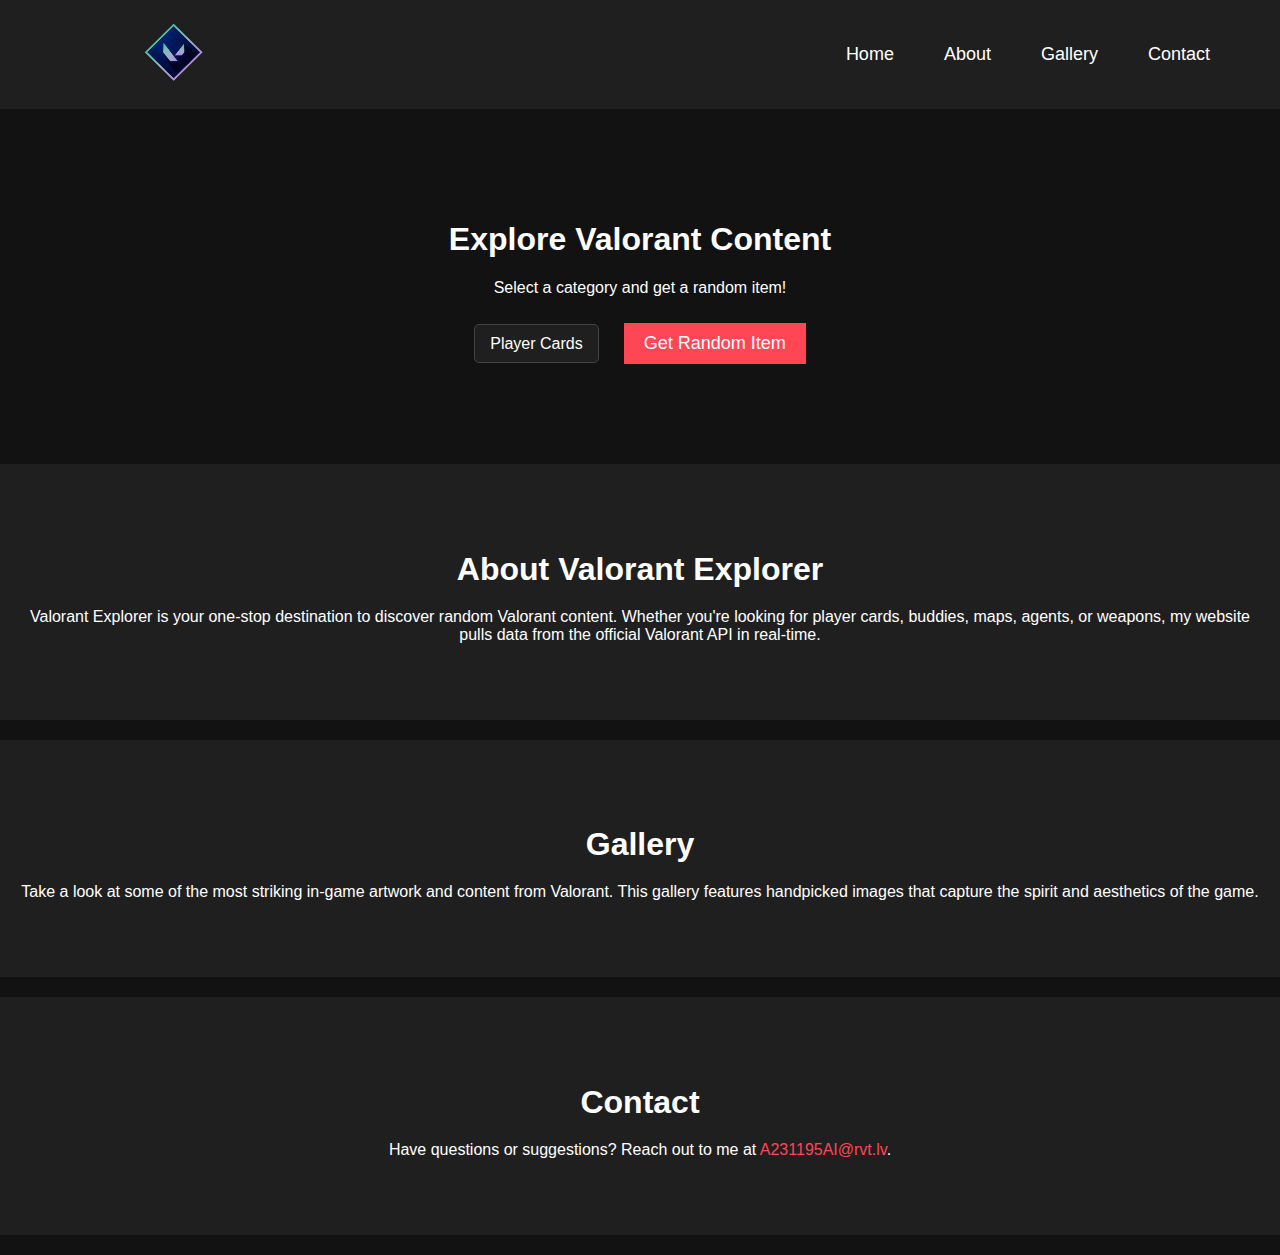
==== index.html @ 76b019ac "update" ====
<!DOCTYPE html>
<html lang="en">
<head>
  <meta charset="UTF-8" />
  <meta name="viewport" content="width=device-width, initial-scale=1.0" />
  <title>Valorant Explorer</title>
  <link rel="icon" type="image/x-icon" href="src/images/favicon.ico" />
  <link rel="stylesheet" href="src/css/main.css" />
</head>
<body>
  <header>
    <div class="logo">
      <a href="#home"><img src="src/images/icon.webp" alt="Logo" class="logo" /></a>
    </div>
    <nav>
      <ul>
        <li><a href="#home">Home</a></li>
        <li><a href="#about">About</a></li>
        <li><a href="#gallery">Gallery</a></li>
        <li><a href="#contact">Contact</a></li>
      </ul>
    </nav>
  </header>

  <!-- Hero -->
  <section id="home" class="hero">
    <h1>Explore Valorant Content</h1>
    <p>Select a category and get a random item!</p>
    <select id="category">
      <option value="playercards">Player Cards</option>
      <option value="buddies">Buddies</option>
      <option value="maps">Maps</option>
      <option value="agents">Agents</option>
      <option value="weapons">Weapons</option>
    </select>
    <button id="fetchItem">Get Random Item</button>
  </section>

  <section id="itemSection" class="card-container">
    <!-- Item -->
  </section>

  <!-- About Section -->
  <section id="about" class="about-section">
    <h2>About Valorant Explorer</h2>
    <p>
      Valorant Explorer is your one-stop destination to discover random Valorant content.
      Whether you're looking for player cards, buddies, maps, agents, or weapons,
      my website pulls data from the official Valorant API in real-time.
    </p>
  </section>

  <!-- Gallery Section -->
  <section id="gallery" class="gallery-section">
    <h2>Gallery</h2>
    <p>
      Take a look at some of the most striking in-game artwork and content from Valorant.
      This gallery features handpicked images that capture the spirit and aesthetics of the game.
    </p>
    <div class="gallery-images">
      <!-- Pictures -->
    </div>
  </section>

  <!-- Contact Section -->
  <section id="contact" class="contact-section">
    <h2>Contact</h2>
    <p>
      Have questions or suggestions? Reach out to me at
      <a href="mailto:A231195AI@rvt.lv">A231195AI@rvt.lv</a>.
    </p>
  </section>

  <script src="src/js/main.js"></script>
</body>
</html>
---- src/css/main.css ----
html {
  scroll-behavior: smooth;
}

body {
  font-family: Arial, sans-serif;
  margin: 0;
  padding: 0;
  background-color: #121212;
  color: white;
  text-align: center;
}

header {
  display: flex;
  justify-content: space-between;
  align-items: center;
  padding: 20px;
  background-color: #1f1f1f;
}

.logo {
  width: 25%;
}

nav ul {
  list-style: none;
  display: flex;
  gap: 50px;
  padding-right: 50px;
}

nav ul li a {
  color: white;
  text-decoration: none;
  font-size: 18px;
  transition: color 0.3s;
}

nav ul li a:hover {
  color: #ff4655;
}

.hero {
  margin: 50px 0;
  padding: 40px;
}

.hero select,
.hero button {
  margin: 10px;
  display: inline-block;
}

.hero select {
  padding: 10px 15px;
  font-size: 16px;
  border-radius: 5px;
  background-color: #1f1f1f;
  color: #fff;
  border: 1px solid #444;
  appearance: none;
  -webkit-appearance: none;
  -moz-appearance: none;
}

.hero select:focus {
  outline: none;
  border-color: #ff4655;
}

button {
  padding: 10px 20px;
  font-size: 18px;
  background-color: #ff4655;
  color: white;
  border: none;
  cursor: pointer;
  margin-top: 20px;
  transition: background-color 0.3s;
}

button:hover {
  background-color: #e04050;
}

.card-container {
  margin-top: 30px;
}

.card-container img {
  max-width: 100%;
  height: auto;
  border-radius: 10px;
}

.about-section,
.gallery-section,
.contact-section {
  padding: 60px 20px;
  background-color: #1f1f1f;
  margin: 20px 0;
}

.about-section h2,
.gallery-section h2,
.contact-section h2 {
  font-size: 32px;
  margin-bottom: 20px;
}

.gallery-images {
  display: flex;
  justify-content: center;
  gap: 20px;
  flex-wrap: wrap;
}

.gallery-images img {
  width: 200px;
  border-radius: 10px;
  box-shadow: 0 4px 8px rgba(0, 0, 0, 0.3);
}

.contact-section a {
  color: #ff4655;
  text-decoration: none;
}
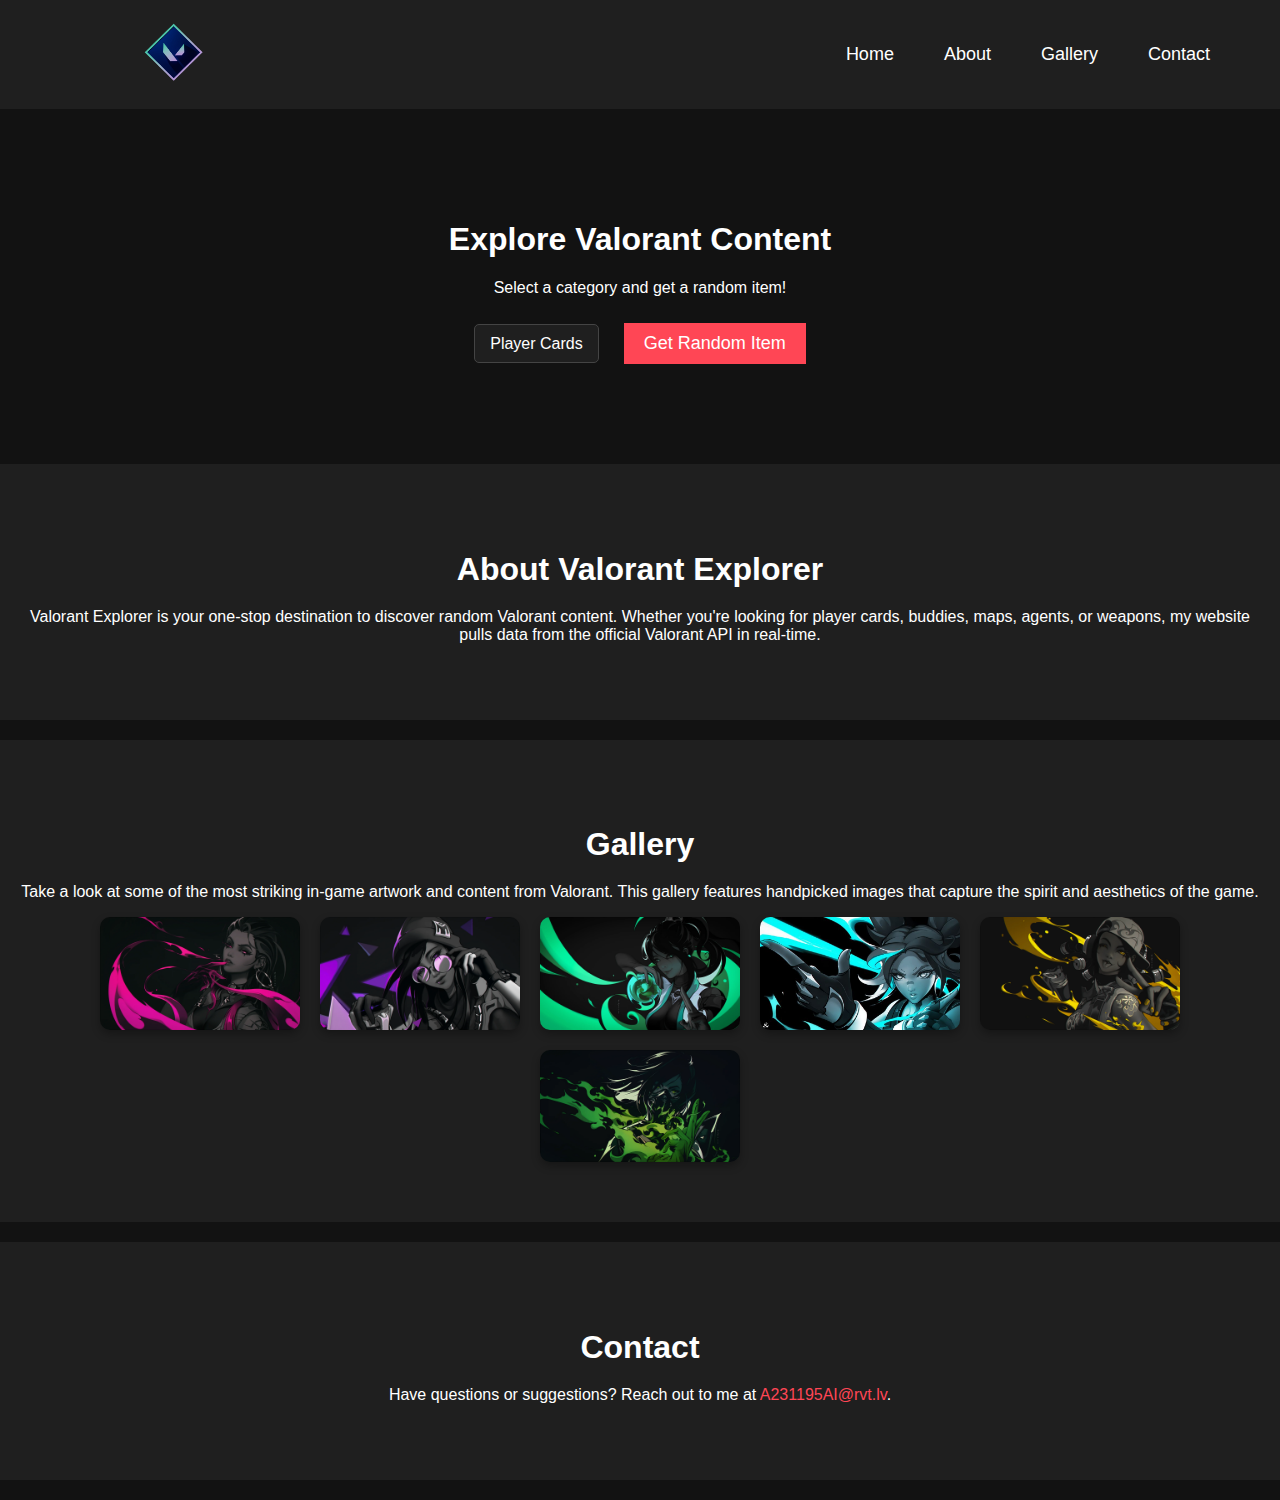
==== commit 85a0c748: "pictures" ====
--- a/index.html
+++ b/index.html
@@ -59,6 +59,12 @@
     </p>
     <div class="gallery-images">
       <!-- Pictures -->
+       <img src="src/images/reyna.webp">
+       <img src="src/images/kj.webp">
+       <img src="src/images/sage.webp">
+       <img src="src/images/neon.jpg">
+       <img src="src/images/raze.webp">
+       <img src="src/images/viper.webp">
     </div>
   </section>
 
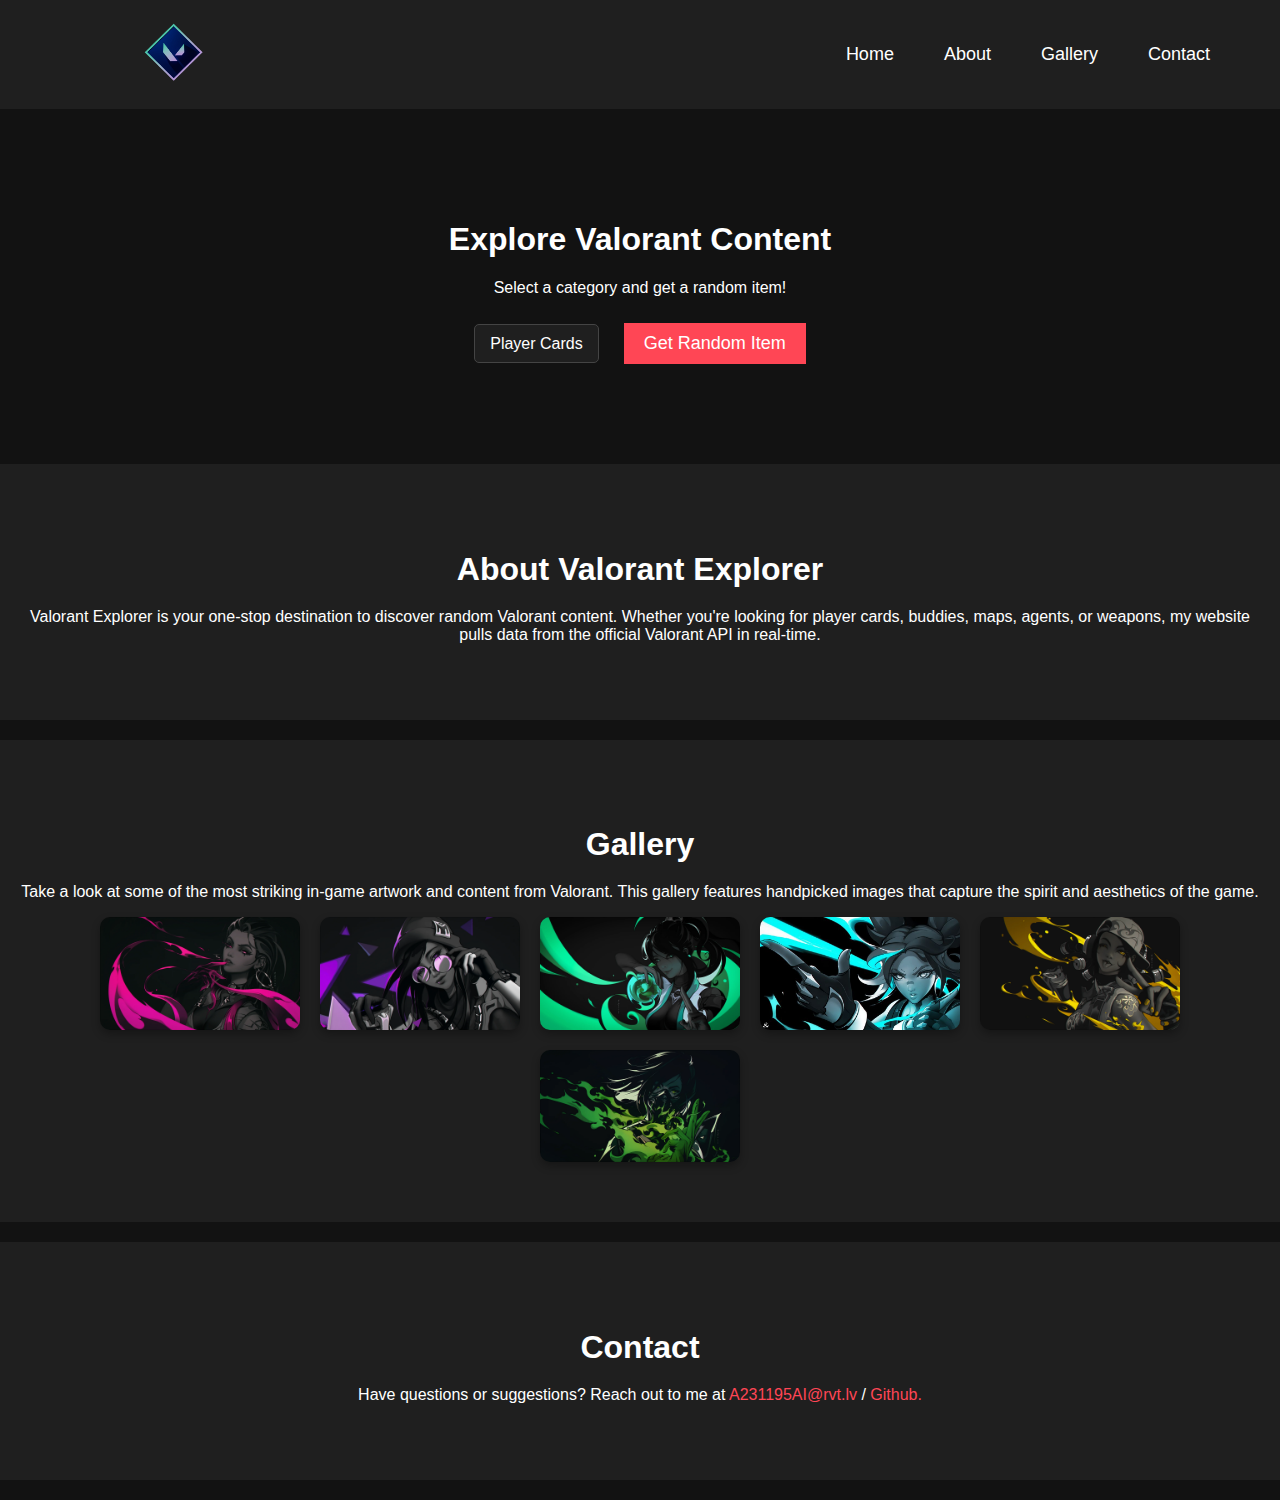
==== commit 302325e6: "link" ====
--- a/index.html
+++ b/index.html
@@ -73,7 +73,8 @@
     <h2>Contact</h2>
     <p>
       Have questions or suggestions? Reach out to me at
-      <a href="mailto:A231195AI@rvt.lv">A231195AI@rvt.lv</a>.
+      <a href="mailto:A231195AI@rvt.lv">A231195AI@rvt.lv</a> / 
+      <a href="https://github.com/23DP3AIkau">Github.</a>
     </p>
   </section>
 
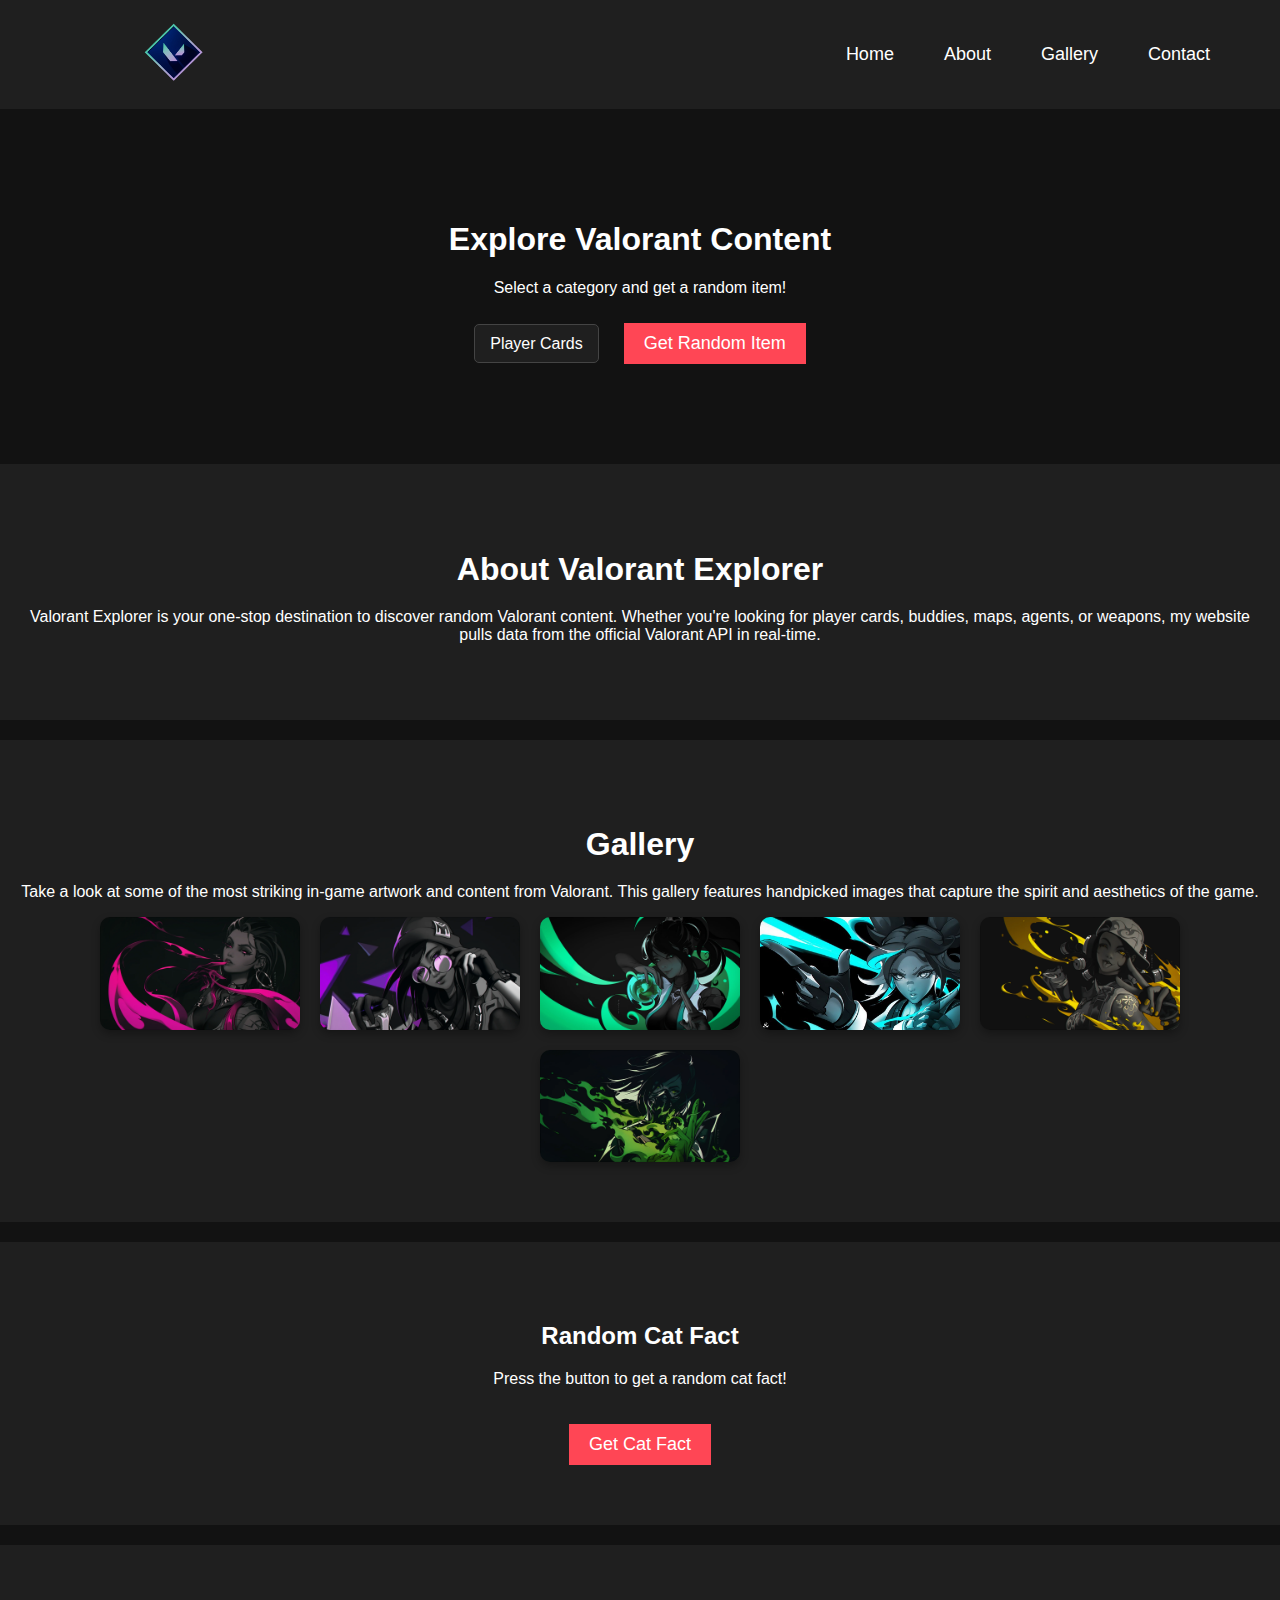
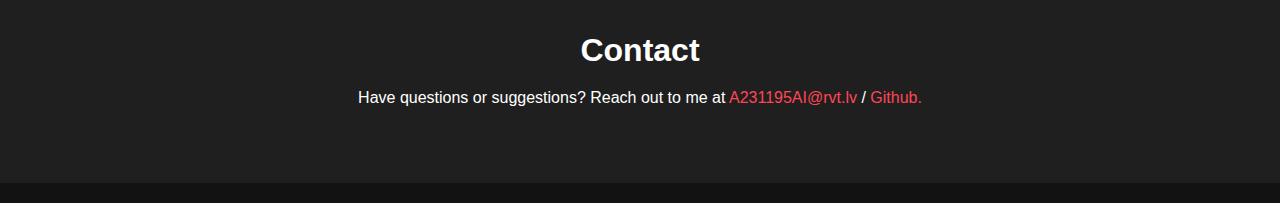
==== commit 8657ce81: "CatFact" ====
--- a/index.html
+++ b/index.html
@@ -68,6 +68,13 @@
     </div>
   </section>
 
+  <!-- Cat Facts Section -->
+  <section id="cat-facts" class="cat-facts-section" style="padding: 60px 20px; background-color: #1f1f1f; margin: 20px 0;">
+    <h2>Random Cat Fact</h2>
+    <p id="catFactOutput">Press the button to get a random cat fact!</p>
+    <button id="fetchCatFact">Get Cat Fact</button>
+  </section>
+
   <!-- Contact Section -->
   <section id="contact" class="contact-section">
     <h2>Contact</h2>
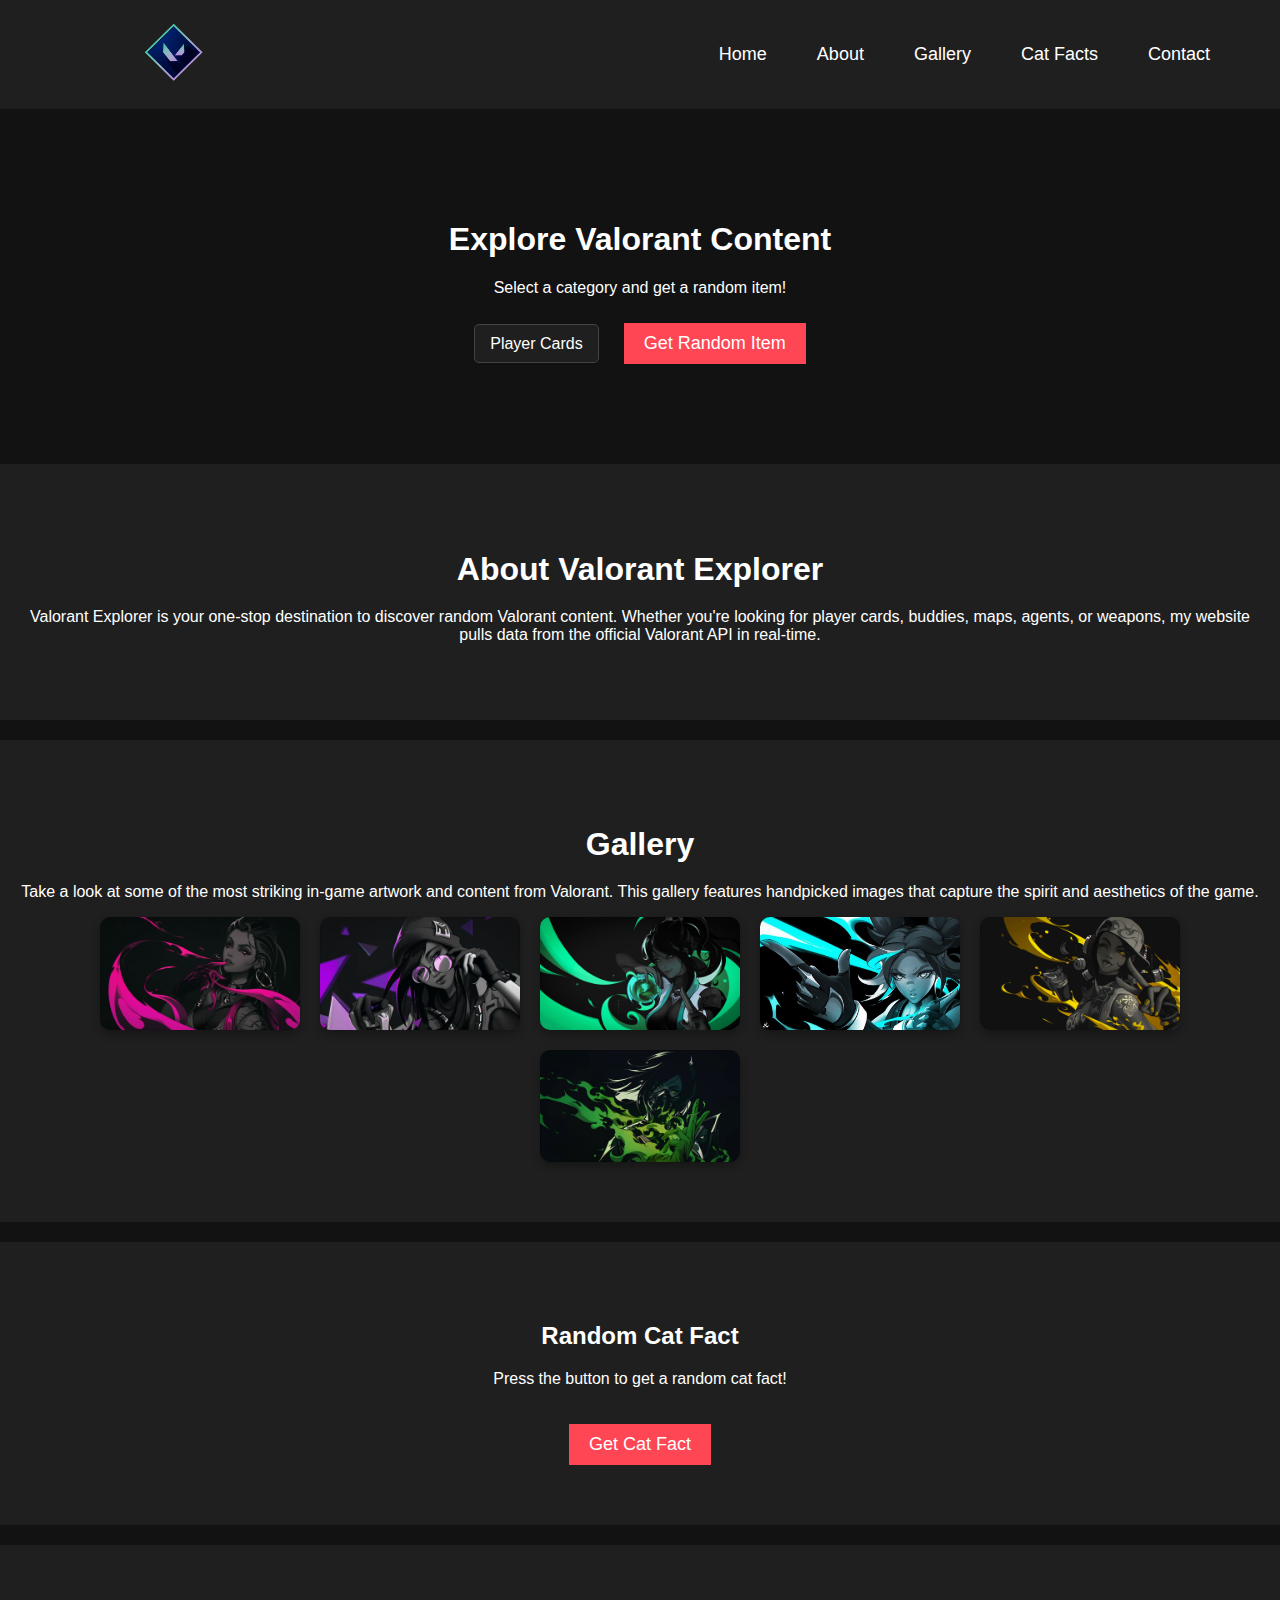
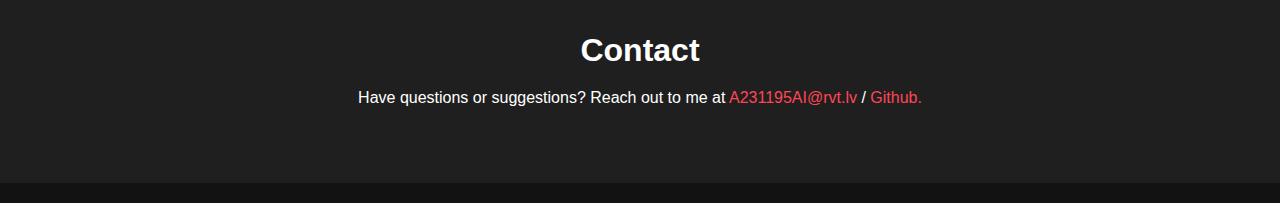
==== commit 1f4a566b: "fix" ====
--- a/index.html
+++ b/index.html
@@ -17,6 +17,7 @@
         <li><a href="#home">Home</a></li>
         <li><a href="#about">About</a></li>
         <li><a href="#gallery">Gallery</a></li>
+        <li><a href="#cat-facts">Cat Facts</a></li>
         <li><a href="#contact">Contact</a></li>
       </ul>
     </nav>
@@ -68,7 +69,7 @@
     </div>
   </section>
 
-  <!-- Cat Facts Section -->
+  <!-- Cat Facts -->
   <section id="cat-facts" class="cat-facts-section" style="padding: 60px 20px; background-color: #1f1f1f; margin: 20px 0;">
     <h2>Random Cat Fact</h2>
     <p id="catFactOutput">Press the button to get a random cat fact!</p>
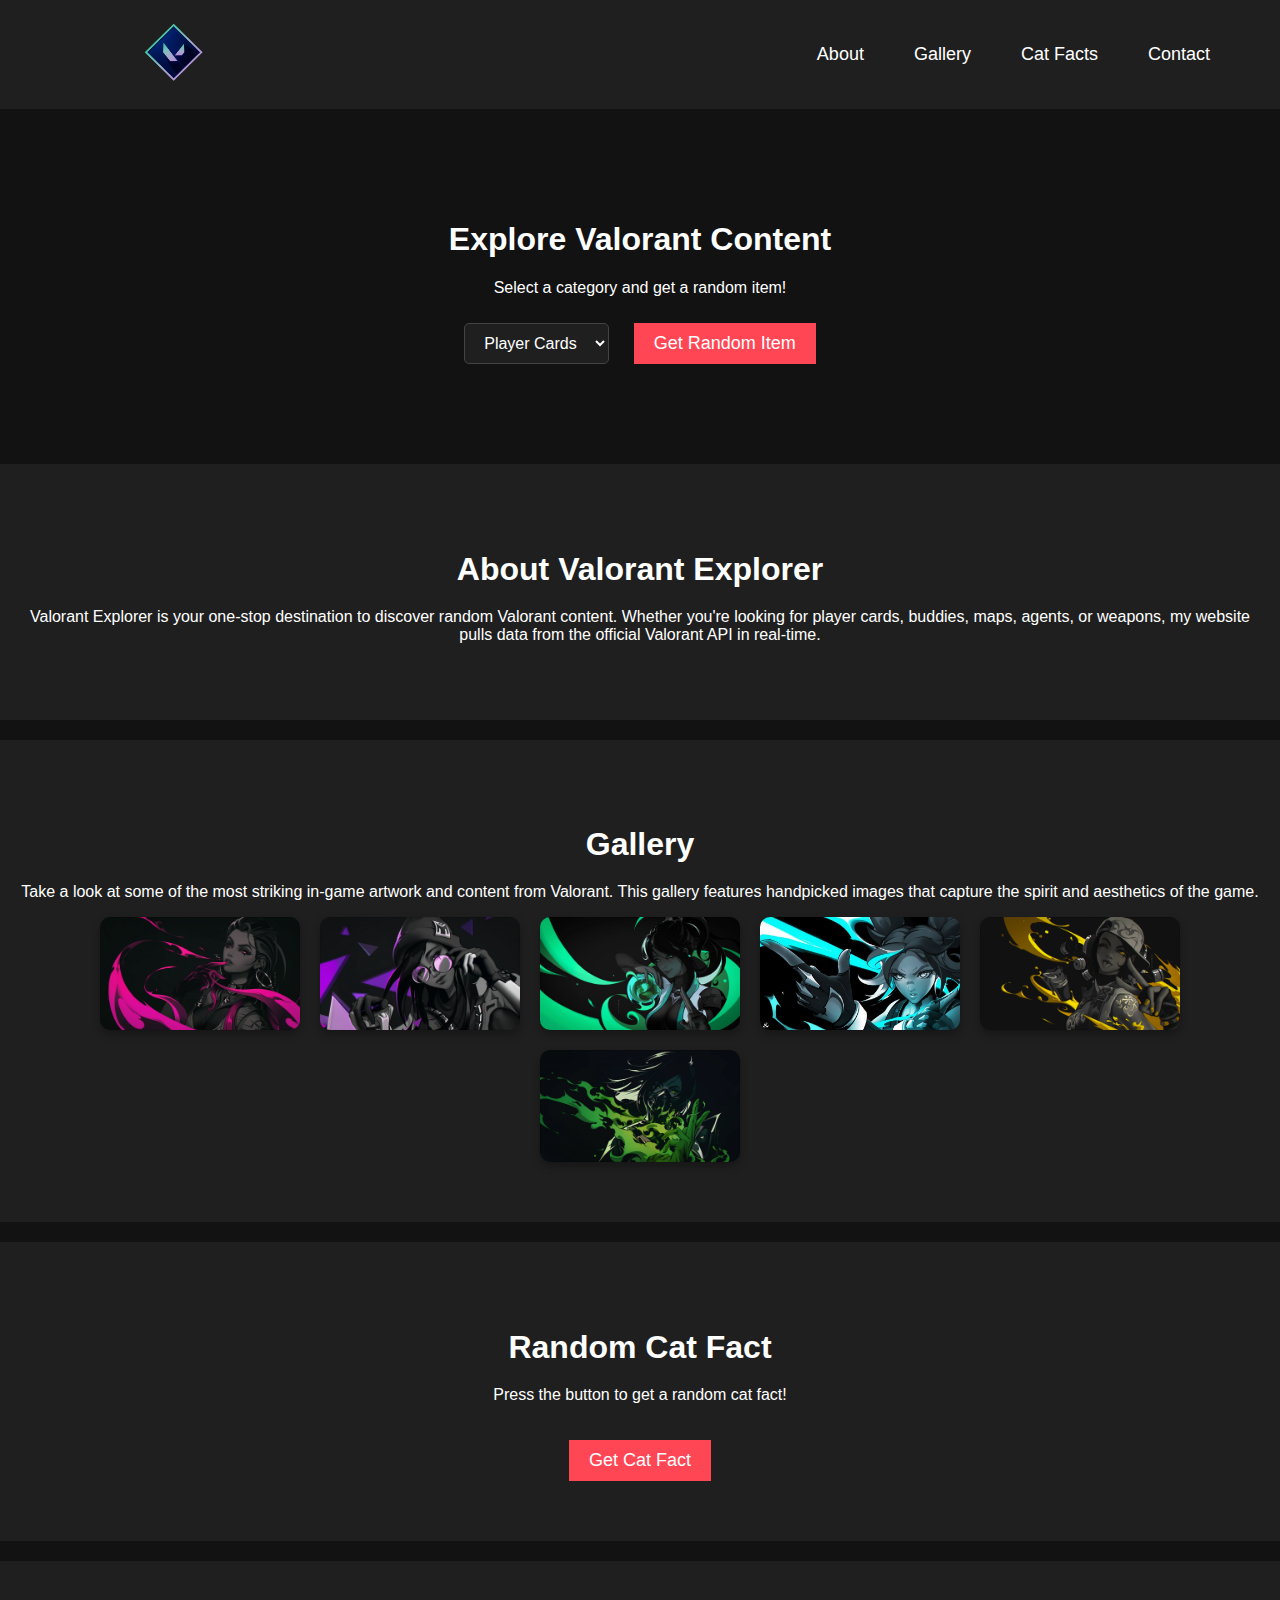
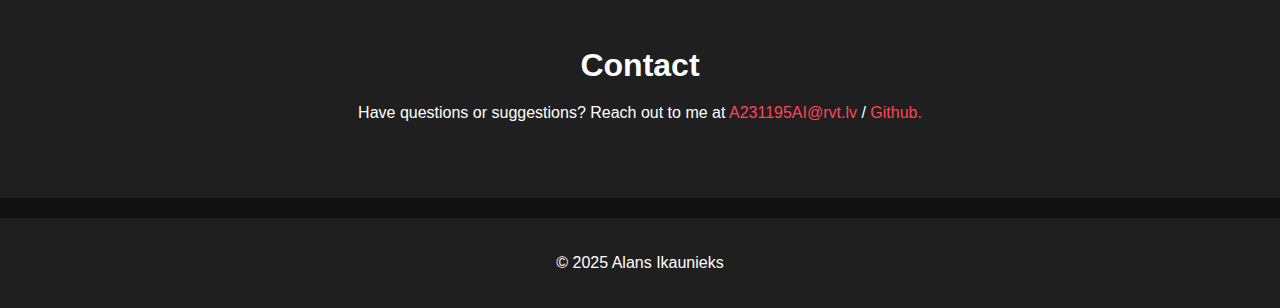
==== commit 0ea95360: "footer" ====
--- a/index.html
+++ b/index.html
@@ -14,7 +14,7 @@
     </div>
     <nav>
       <ul>
-        <li><a href="#home">Home</a></li>
+        <!-- <li><a href="#home">Home</a></li> -->
         <li><a href="#about">About</a></li>
         <li><a href="#gallery">Gallery</a></li>
         <li><a href="#cat-facts">Cat Facts</a></li>
@@ -86,6 +86,9 @@
     </p>
   </section>
 
+  <footer>
+    <p>© 2025 Alans Ikaunieks</p>
+  </footer>
   <script src="src/js/main.js"></script>
 </body>
 </html>
--- a/src/css/main.css
+++ b/src/css/main.css
@@ -59,9 +59,6 @@
   background-color: #1f1f1f;
   color: #fff;
   border: 1px solid #444;
-  appearance: none;
-  -webkit-appearance: none;
-  -moz-appearance: none;
 }
 
 .hero select:focus {
@@ -96,7 +93,8 @@
 
 .about-section,
 .gallery-section,
-.contact-section {
+.contact-section,
+.cat-facts-section {
   padding: 60px 20px;
   background-color: #1f1f1f;
   margin: 20px 0;
@@ -104,7 +102,8 @@
 
 .about-section h2,
 .gallery-section h2,
-.contact-section h2 {
+.contact-section h2,
+.cat-facts-section h2 {
   font-size: 32px;
   margin-bottom: 20px;
 }
@@ -125,4 +124,11 @@
 .contact-section a {
   color: #ff4655;
   text-decoration: none;
-}+}
+
+footer {
+    padding: 20px;
+    background-color: #1f1f1f;
+    color: white;
+    text-align: center;
+  }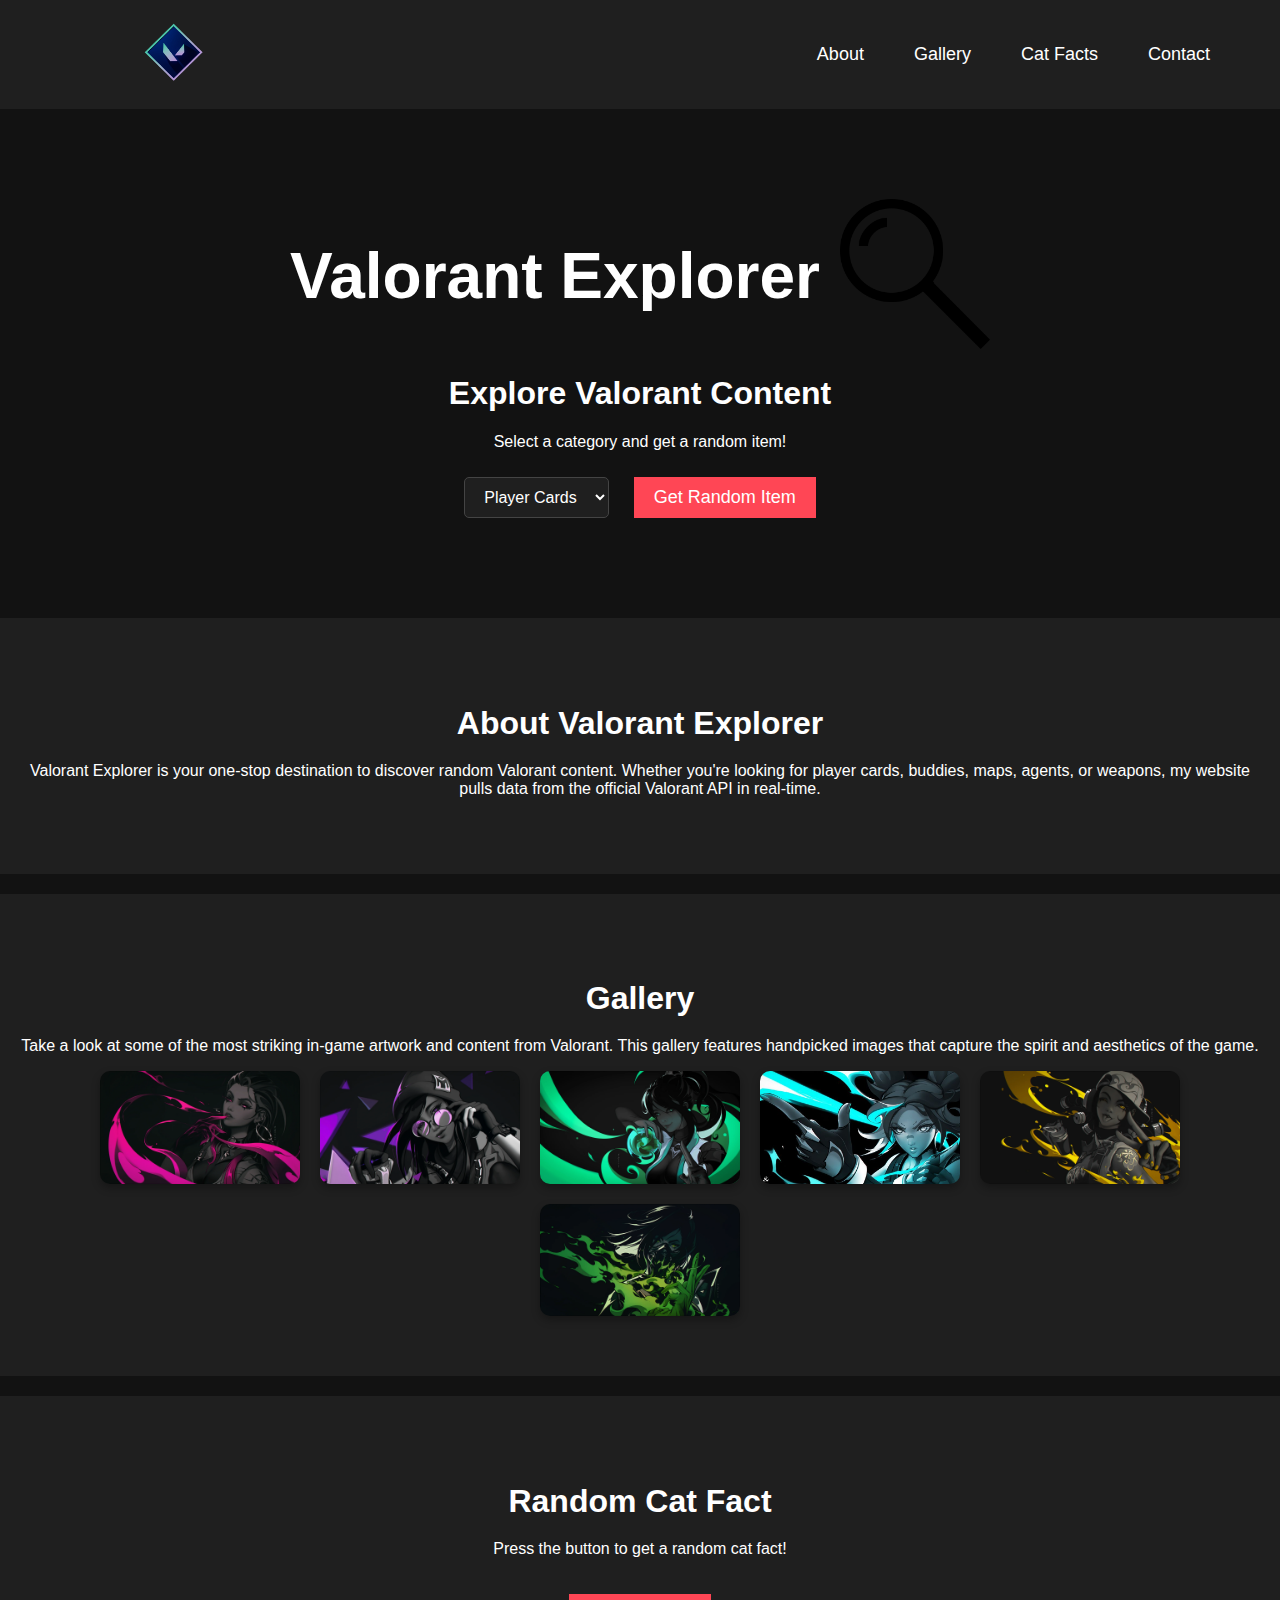
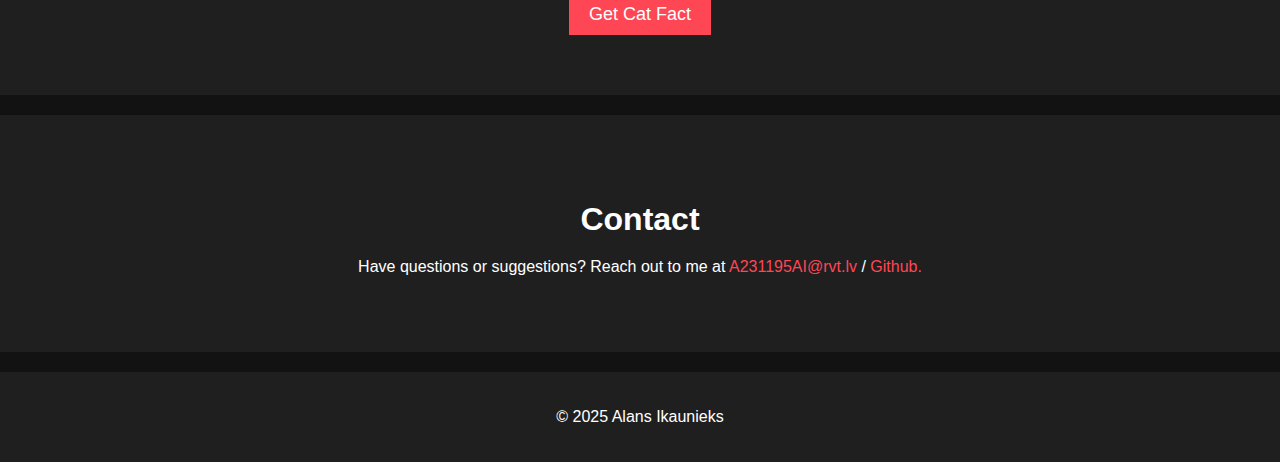
==== commit e70d7792: "better hero" ====
--- a/index.html
+++ b/index.html
@@ -25,6 +25,14 @@
 
   <!-- Hero -->
   <section id="home" class="hero">
+    <div class="hero-container">
+      <div class="hero-text">
+        <h1>Valorant Explorer</h1>
+      </div>
+      <div class="hero-image">
+        <img src="src/images/glass.png"/>
+      </div>
+    </div>
     <h1>Explore Valorant Content</h1>
     <p>Select a category and get a random item!</p>
     <select id="category">
--- a/src/css/main.css
+++ b/src/css/main.css
@@ -10,6 +10,29 @@
   color: white;
   text-align: center;
 }
+
+.hero {
+  padding: 40px 20px;
+  background-color: #121212;
+}
+
+.hero-container {
+  display: flex;
+  justify-content: center;
+  align-items: center;
+  gap: 20px;
+}
+
+.hero-text h1 {
+  font-size: 4em;
+  margin: 0;
+}
+
+.hero-image img {
+  width: 150px;
+  height: auto;
+}
+
 
 header {
   display: flex;
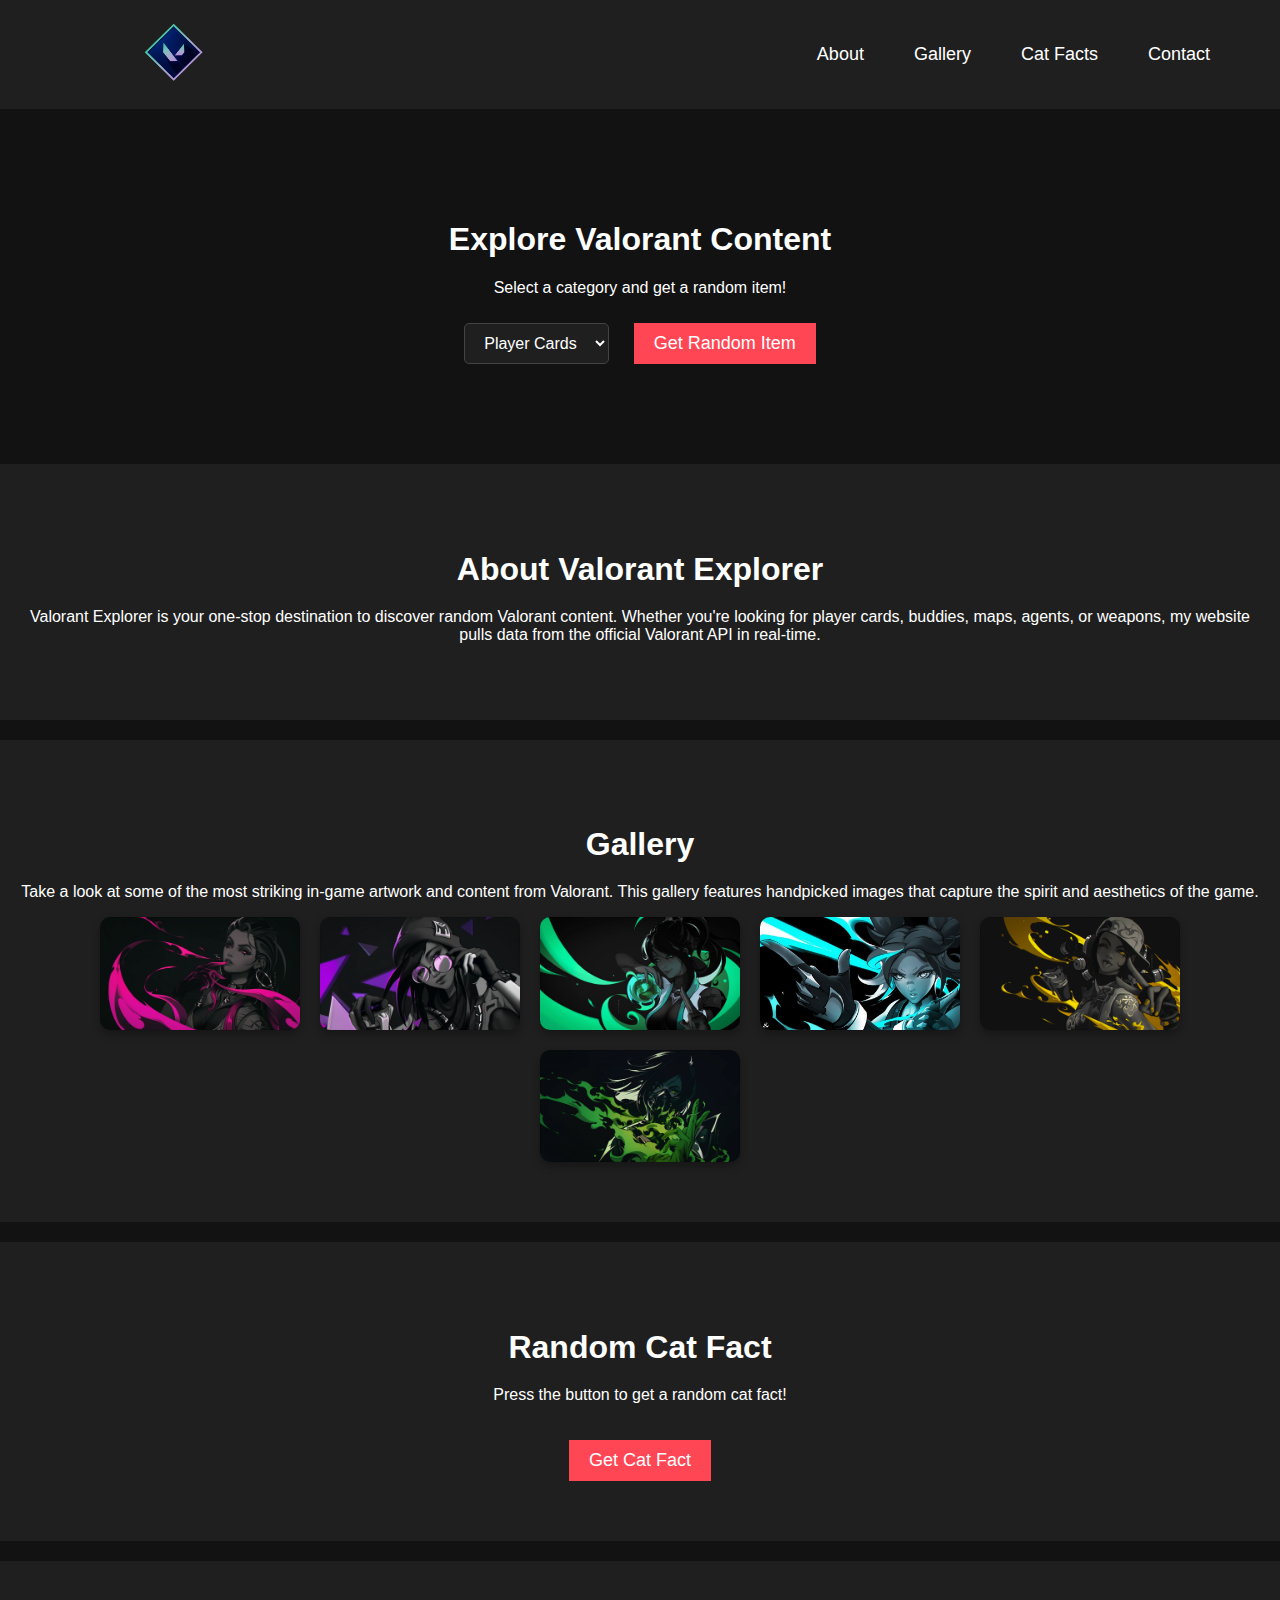
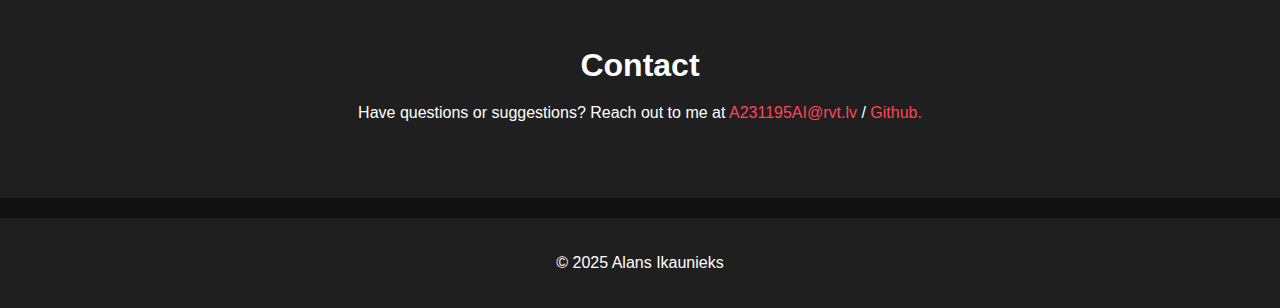
==== commit 7fce8758: "fix bug" ====
--- a/index.html
+++ b/index.html
@@ -25,14 +25,6 @@
 
   <!-- Hero -->
   <section id="home" class="hero">
-    <div class="hero-container">
-      <div class="hero-text">
-        <h1>Valorant Explorer</h1>
-      </div>
-      <div class="hero-image">
-        <img src="src/images/glass.png"/>
-      </div>
-    </div>
     <h1>Explore Valorant Content</h1>
     <p>Select a category and get a random item!</p>
     <select id="category">
--- a/src/css/main.css
+++ b/src/css/main.css
@@ -9,28 +9,6 @@
   background-color: #121212;
   color: white;
   text-align: center;
-}
-
-.hero {
-  padding: 40px 20px;
-  background-color: #121212;
-}
-
-.hero-container {
-  display: flex;
-  justify-content: center;
-  align-items: center;
-  gap: 20px;
-}
-
-.hero-text h1 {
-  font-size: 4em;
-  margin: 0;
-}
-
-.hero-image img {
-  width: 150px;
-  height: auto;
 }
 
 
